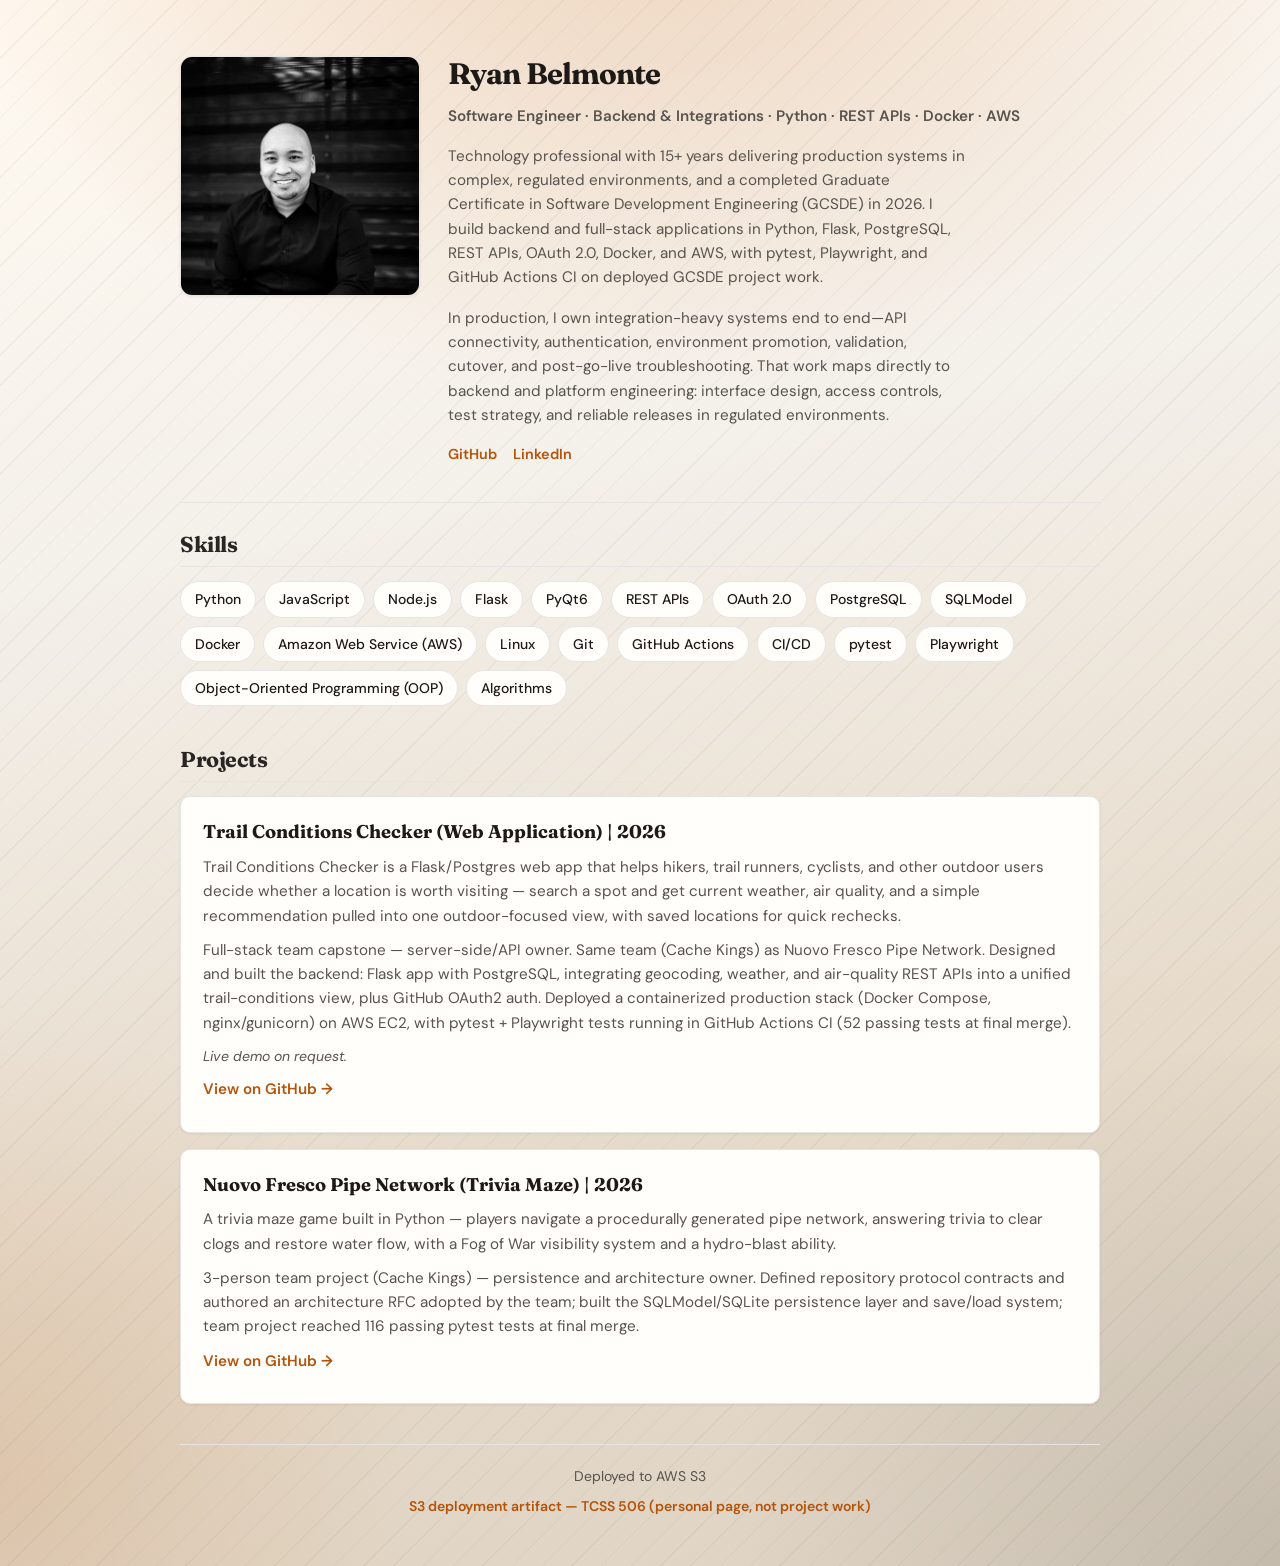
==== index.html @ c125ef9a "Update Trail Conditions Checker title" ====
<!DOCTYPE html>
<html lang="en">
<head>
    <meta charset="UTF-8">
    <meta name="viewport" content="width=device-width, initial-scale=1.0">
    <meta name="description" content="Software Engineer | Backend & Integrations | Python · REST APIs · Docker · AWS | Production systems in regulated environments | GCSDE">
    <title>Ryan Belmonte — Software Engineer</title>
    <link rel="preconnect" href="https://fonts.googleapis.com">
    <link rel="preconnect" href="https://fonts.gstatic.com" crossorigin>
    <link href="https://fonts.googleapis.com/css2?family=DM+Sans:ital,wght@0,400;0,500;0,600;0,700;1,400&family=Fraunces:ital,wght@0,600;0,700;1,600&display=swap" rel="stylesheet">
    <link rel="stylesheet" href="style.css">
</head>
<body>
    <header>
        <div class="intro">
            <img class="profile-photo" src="images/MyProfilePic.jpg" alt="Ryan Belmonte">
            <div class="intro-text">
                <h1>Ryan Belmonte</h1>
                <p class="subtitle">Software Engineer · Backend &amp; Integrations · Python · REST APIs · Docker · AWS</p>
                <p>Technology professional with 15+ years delivering production systems in complex, regulated environments, and a completed Graduate Certificate in Software Development Engineering (GCSDE) in 2026. I build backend and full-stack applications in Python, Flask, PostgreSQL, REST APIs, OAuth 2.0, Docker, and AWS, with pytest, Playwright, and GitHub Actions CI on deployed GCSDE project work.</p>
                <p>In production, I own integration-heavy systems end to end—API connectivity, authentication, environment promotion, validation, cutover, and post-go-live troubleshooting. That work maps directly to backend and platform engineering: interface design, access controls, test strategy, and reliable releases in regulated environments.</p>
                <nav>
                    <a href="https://github.com/ryanpbelmonte">GitHub</a>
                    <a href="https://www.linkedin.com/in/ryan-belmonte/">LinkedIn</a>
                </nav>
            </div>
        </div>
    </header>

    <main>
        <section id="skills" aria-labelledby="skills-heading">
            <h2 id="skills-heading">Skills</h2>
            <ul class="skill-list">
                <li>Python</li>
                <li>JavaScript</li>
                <li>Node.js</li>
                <li>Flask</li>
                <li>PyQt6</li>
                <li>REST APIs</li>
                <li>OAuth 2.0</li>
                <li>PostgreSQL</li>
                <li>SQLModel</li>
                <li>Docker</li>
                <li>Amazon Web Service (AWS)</li>
                <li>Linux</li>
                <li>Git</li>
                <li>GitHub Actions</li>
                <li>CI/CD</li>
                <li>pytest</li>
                <li>Playwright</li>
                <li>Object-Oriented Programming (OOP)</li>
                <li>Algorithms</li>
            </ul>
        </section>

        <section id="projects" aria-labelledby="projects-heading">
            <h2 id="projects-heading">Projects</h2>

            <article class="project-card">
                <h3>Trail Conditions Checker (Web Application) | 2026</h3>
                <p>Trail Conditions Checker is a Flask/Postgres web app that helps hikers, trail runners, cyclists, and other outdoor users decide whether a location is worth visiting — search a spot and get current weather, air quality, and a simple recommendation pulled into one outdoor-focused view, with saved locations for quick rechecks.</p>
                <p>Full-stack team capstone — server-side/API owner. Same team (Cache Kings) as Nuovo Fresco Pipe Network. Designed and built the backend: Flask app with PostgreSQL, integrating geocoding, weather, and air-quality REST APIs into a unified trail-conditions view, plus GitHub OAuth2 auth. Deployed a containerized production stack (Docker Compose, nginx/gunicorn) on AWS EC2, with pytest + Playwright tests running in GitHub Actions CI (52 passing tests at final merge).</p>
                <p class="project-meta"><em>Live demo on request.</em></p>
                <p><a href="https://github.com/ryanpbelmonte/trail-conditions-checker-capstone">View on GitHub →</a></p>
            </article>

            <article class="project-card">
                <h3>Nuovo Fresco Pipe Network (Trivia Maze) | 2026</h3>
                <p>A trivia maze game built in Python — players navigate a procedurally generated pipe network, answering trivia to clear clogs and restore water flow, with a Fog of War visibility system and a hydro-blast ability.</p>
                <p>3-person team project (Cache Kings) — persistence and architecture owner. Defined repository protocol contracts and authored an architecture RFC adopted by the team; built the SQLModel/SQLite persistence layer and save/load system; team project reached 116 passing pytest tests at final merge.</p>
                <p><a href="https://github.com/nstjern-uw/TCSS504_TriviaMaze_CacheKings">View on GitHub →</a></p>
            </article>
        </section>
    </main>

    <footer>
        <p>Deployed to AWS S3</p>
        <p><a href="archive/506-landing-page/">S3 deployment artifact — TCSS 506 (personal page, not project work)</a></p>
    </footer>
</body>
</html>
---- style.css ----
/* Personal portfolio — profile + skills + projects (warm palette + Fraunces / DM Sans) */

:root {
    --font-body: "DM Sans", system-ui, -apple-system, sans-serif;
    --font-heading: "Fraunces", Georgia, "Times New Roman", serif;
    --bg: #f4f0ea;
    --bg-deep: #dfd4c4;
    --surface: #fffefb;
    --text: #1c1917;
    --muted: #57534e;
    --accent: #b45309;
    --accent-hover: #92400e;
    --border: #e7e5e4;
    --shadow: 0 1px 3px rgba(28, 25, 23, 0.07);
    --shadow-hover: 0 10px 28px rgba(28, 25, 23, 0.12);
}

* {
    margin: 0;
    padding: 0;
    box-sizing: border-box;
}

/* Full-viewport background on html — body is max-width so gradients were easy to miss when only on body */
html {
    min-height: 100%;
    background-color: var(--bg-deep);
    background-image:
        radial-gradient(ellipse 95% 58% at 50% -8%, rgba(180, 83, 9, 0.22), transparent 58%),
        radial-gradient(ellipse 75% 58% at 100% 100%, rgba(87, 83, 78, 0.2), transparent 58%),
        radial-gradient(ellipse 60% 55% at 0% 95%, rgba(180, 83, 9, 0.14), transparent 55%),
        repeating-linear-gradient(
            135deg,
            transparent,
            transparent 20px,
            rgba(28, 25, 23, 0.045) 20px,
            rgba(28, 25, 23, 0.045) 21px
        ),
        linear-gradient(
            168deg,
            #fff9f0 0%,
            var(--bg) 32%,
            #e5d9c8 72%,
            var(--bg-deep) 100%
        );
    background-attachment: scroll;
}

body {
    font-family: var(--font-body);
    max-width: 960px;
    margin: 0 auto;
    padding: 24px 20px 40px;
    min-height: 100%;
    color: var(--text);
    line-height: 1.6;
    font-weight: 400;
    background: transparent;
}

/* --- Header: profile left, text right --- */

header {
    padding: 32px 0 36px;
    margin-bottom: 28px;
    border-bottom: 1px solid var(--border);
}

.intro {
    display: flex;
    flex-direction: row;
    align-items: flex-start;
    gap: 28px;
}

.profile-photo {
    flex-shrink: 0;
    width: 100%;
    max-width: 240px;
    height: auto;
    display: block;
    border-radius: 12px;
    max-height: 320px;
    box-shadow: var(--shadow);
    border: 1px solid var(--border);
}

.intro-text {
    flex: 1;
    min-width: 0;
    text-align: left;
}

.intro-text h1 {
    font-family: var(--font-heading);
    font-size: 1.85rem;
    font-weight: 700;
    letter-spacing: -0.03em;
    line-height: 1.2;
    margin-bottom: 12px;
    color: var(--text);
}

.intro-text > p {
    color: var(--muted);
    font-size: 0.95rem;
    margin-bottom: 16px;
    max-width: 52ch;
}

.intro-text nav {
    display: flex;
    flex-wrap: wrap;
    gap: 8px 16px;
}

.intro-text nav a {
    color: var(--accent);
    text-decoration: none;
    font-weight: 600;
    font-size: 0.9rem;
}

.intro-text nav a:hover {
    color: var(--accent-hover);
    text-decoration: underline;
}

.intro-text nav a:focus-visible {
    outline: 2px solid var(--accent);
    outline-offset: 3px;
    border-radius: 2px;
}

/* --- Portfolio sections (Phase B) --- */

.subtitle {
    font-weight: 600;
    color: var(--text);
    font-size: 1rem;
    margin-bottom: 12px;
}

main section {
    margin-bottom: 40px;
}

main section h2 {
    font-family: var(--font-heading);
    font-size: 1.35rem;
    font-weight: 700;
    letter-spacing: -0.02em;
    line-height: 1.25;
    margin-bottom: 14px;
    padding-bottom: 8px;
    border-bottom: 1px solid var(--border);
    color: #292524;
}

.skill-list {
    list-style: none;
    display: flex;
    flex-wrap: wrap;
    gap: 8px;
    padding: 0;
}

.skill-list li {
    background: var(--surface);
    border: 1px solid var(--border);
    border-radius: 999px;
    padding: 6px 14px;
    font-size: 0.875rem;
    font-weight: 500;
    color: var(--text);
}

.project-card {
    background: var(--surface);
    border: 1px solid var(--border);
    border-radius: 10px;
    padding: 20px 22px;
    margin-bottom: 16px;
    box-shadow: var(--shadow);
    transition: transform 0.2s ease, box-shadow 0.2s ease;
}

.project-card:hover {
    transform: translateY(-2px);
    box-shadow: var(--shadow-hover);
}

.project-card h3 {
    font-family: var(--font-heading);
    font-size: 1.15rem;
    font-weight: 700;
    margin-bottom: 8px;
    color: var(--text);
}

.project-card p {
    color: var(--muted);
    font-size: 0.95rem;
    margin-bottom: 10px;
}

.project-card .project-meta {
    font-size: 0.875rem;
}

.project-card a {
    color: var(--accent);
    font-weight: 600;
    text-decoration: none;
}

.project-card a:hover {
    color: var(--accent-hover);
    text-decoration: underline;
}

footer {
    margin-top: 36px;
    padding-top: 20px;
    border-top: 1px solid var(--border);
    text-align: center;
    font-size: 0.875rem;
    color: var(--muted);
}

footer p {
    margin-bottom: 8px;
}

footer a {
    color: var(--accent);
    font-weight: 600;
    text-decoration: none;
}

footer a:hover {
    color: var(--accent-hover);
    text-decoration: underline;
}

@media (max-width: 640px) {
    .intro {
        flex-direction: column;
        align-items: center;
        text-align: center;
    }

    .intro-text {
        text-align: center;
    }

    .intro-text nav {
        justify-content: center;
    }
}
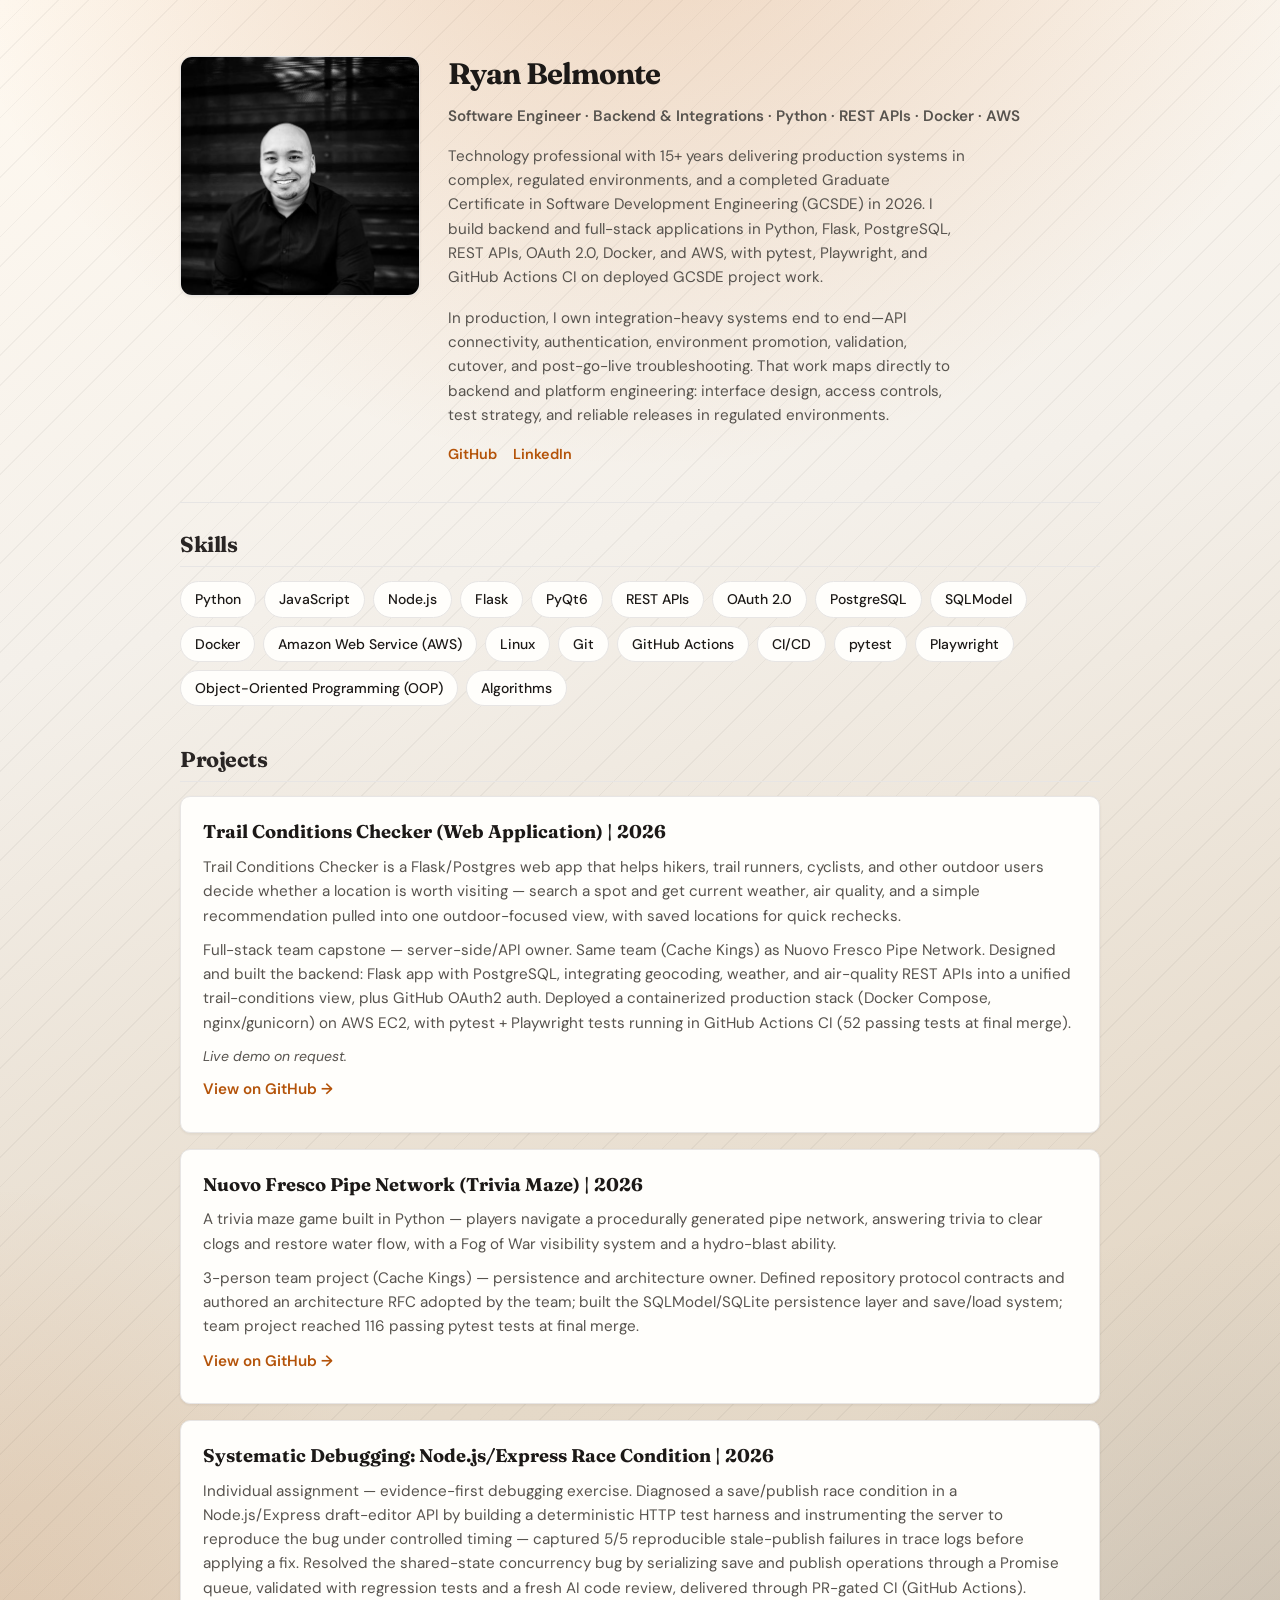
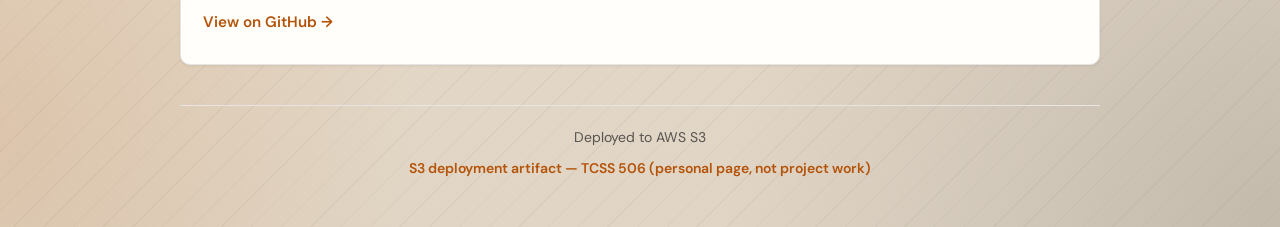
==== commit eaca0ac9: "Add Systematic Debugging (Node.js/Express race condition) project card Co-authored-by: Cursor <curso" ====
--- a/index.html
+++ b/index.html
@@ -70,6 +70,12 @@
                 <p>3-person team project (Cache Kings) — persistence and architecture owner. Defined repository protocol contracts and authored an architecture RFC adopted by the team; built the SQLModel/SQLite persistence layer and save/load system; team project reached 116 passing pytest tests at final merge.</p>
                 <p><a href="https://github.com/nstjern-uw/TCSS504_TriviaMaze_CacheKings">View on GitHub →</a></p>
             </article>
+
+            <article class="project-card">
+                <h3>Systematic Debugging: Node.js/Express Race Condition | 2026</h3>
+                <p>Individual assignment — evidence-first debugging exercise. Diagnosed a save/publish race condition in a Node.js/Express draft-editor API by building a deterministic HTTP test harness and instrumenting the server to reproduce the bug under controlled timing — captured 5/5 reproducible stale-publish failures in trace logs before applying a fix. Resolved the shared-state concurrency bug by serializing save and publish operations through a Promise queue, validated with regression tests and a fresh AI code review, delivered through PR-gated CI (GitHub Actions).</p>
+                <p><a href="https://github.com/ryanpbelmonte/Week_4_506">View on GitHub →</a></p>
+            </article>
         </section>
     </main>
 
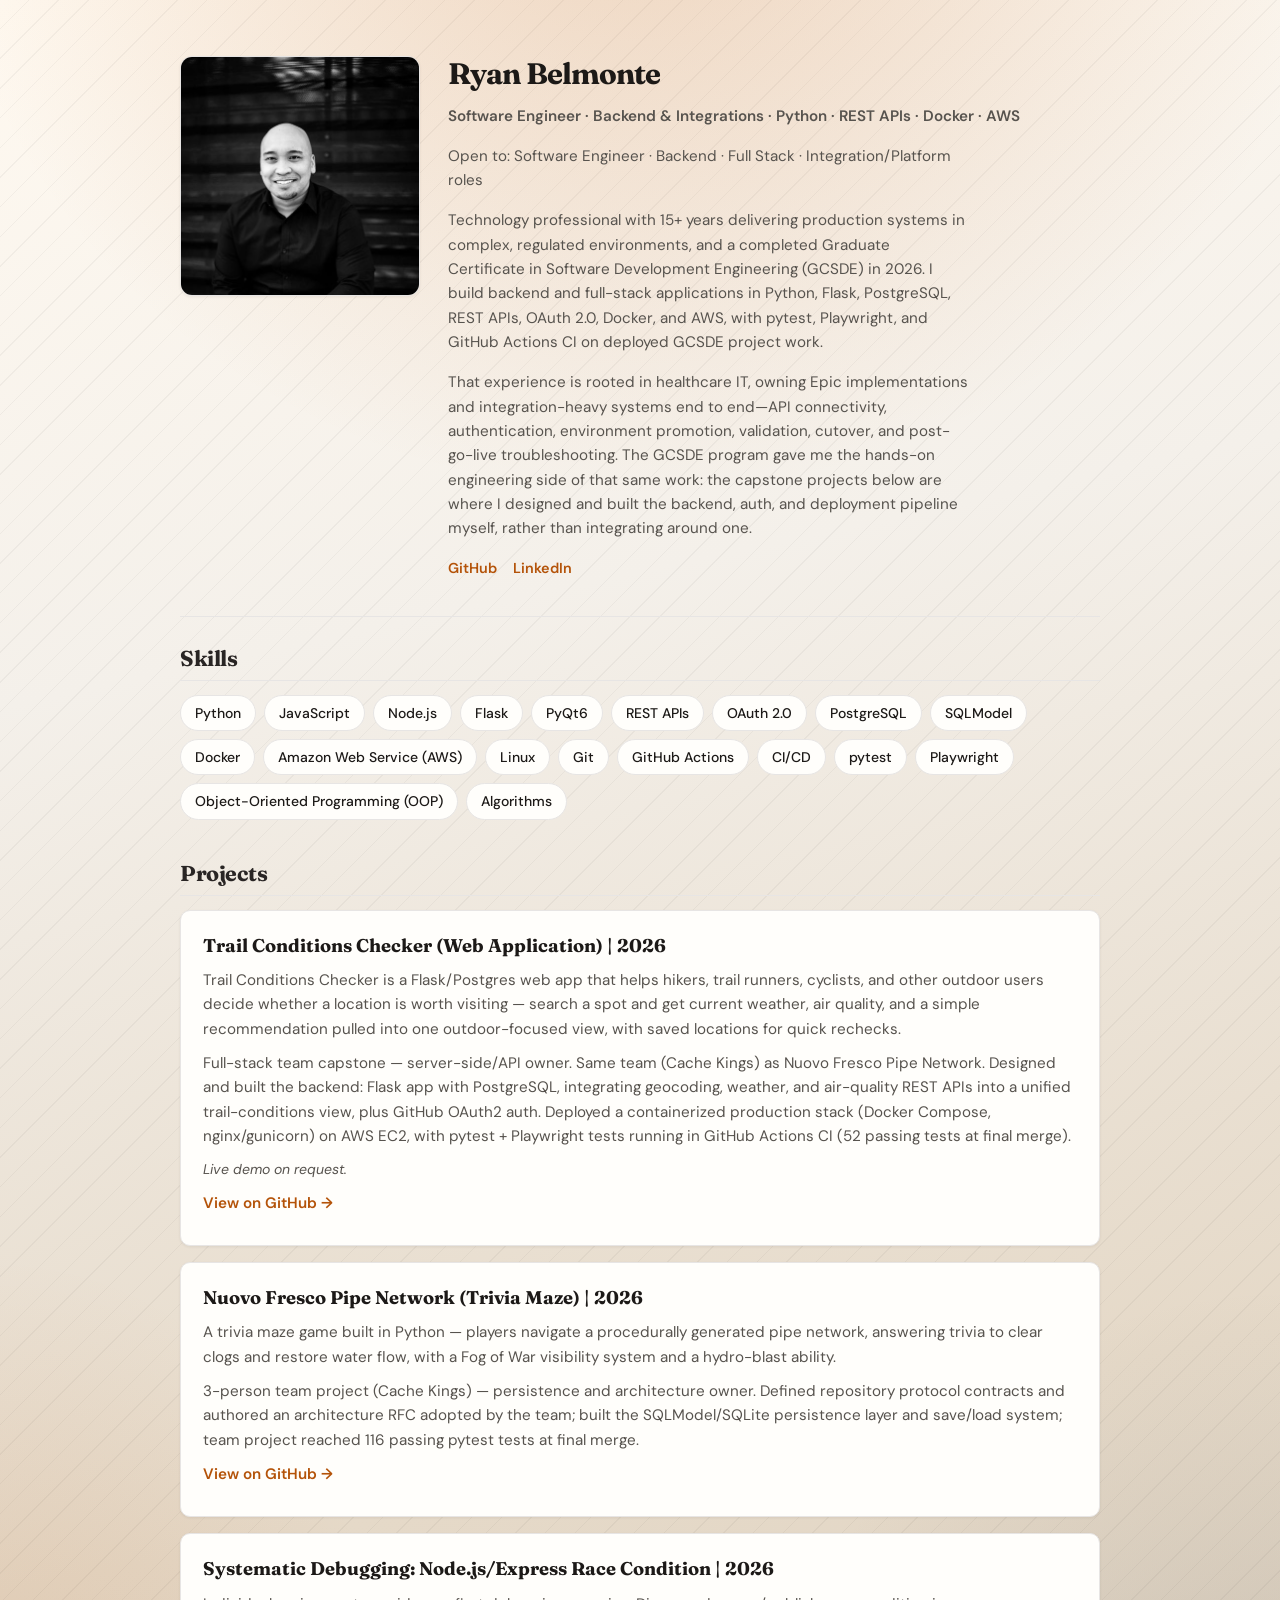
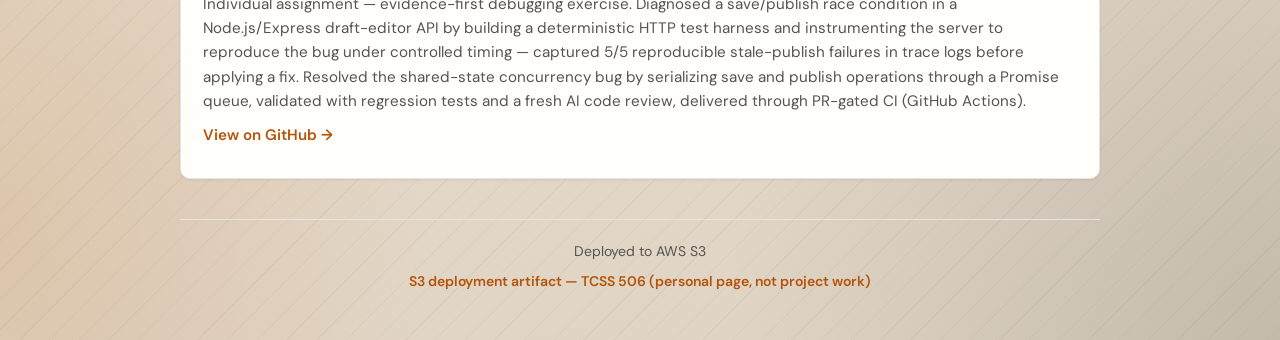
==== commit 057cde17: "Clarify intro: add Open to line and healthcare IT / GCSDE framing" ====
--- a/index.html
+++ b/index.html
@@ -17,8 +17,9 @@
             <div class="intro-text">
                 <h1>Ryan Belmonte</h1>
                 <p class="subtitle">Software Engineer · Backend &amp; Integrations · Python · REST APIs · Docker · AWS</p>
+                <p class="open-to">Open to: Software Engineer · Backend · Full Stack · Integration/Platform roles</p>
                 <p>Technology professional with 15+ years delivering production systems in complex, regulated environments, and a completed Graduate Certificate in Software Development Engineering (GCSDE) in 2026. I build backend and full-stack applications in Python, Flask, PostgreSQL, REST APIs, OAuth 2.0, Docker, and AWS, with pytest, Playwright, and GitHub Actions CI on deployed GCSDE project work.</p>
-                <p>In production, I own integration-heavy systems end to end—API connectivity, authentication, environment promotion, validation, cutover, and post-go-live troubleshooting. That work maps directly to backend and platform engineering: interface design, access controls, test strategy, and reliable releases in regulated environments.</p>
+                <p>That experience is rooted in healthcare IT, owning Epic implementations and integration-heavy systems end to end—API connectivity, authentication, environment promotion, validation, cutover, and post-go-live troubleshooting. The GCSDE program gave me the hands-on engineering side of that same work: the capstone projects below are where I designed and built the backend, auth, and deployment pipeline myself, rather than integrating around one.</p>
                 <nav>
                     <a href="https://github.com/ryanpbelmonte">GitHub</a>
                     <a href="https://www.linkedin.com/in/ryan-belmonte/">LinkedIn</a>
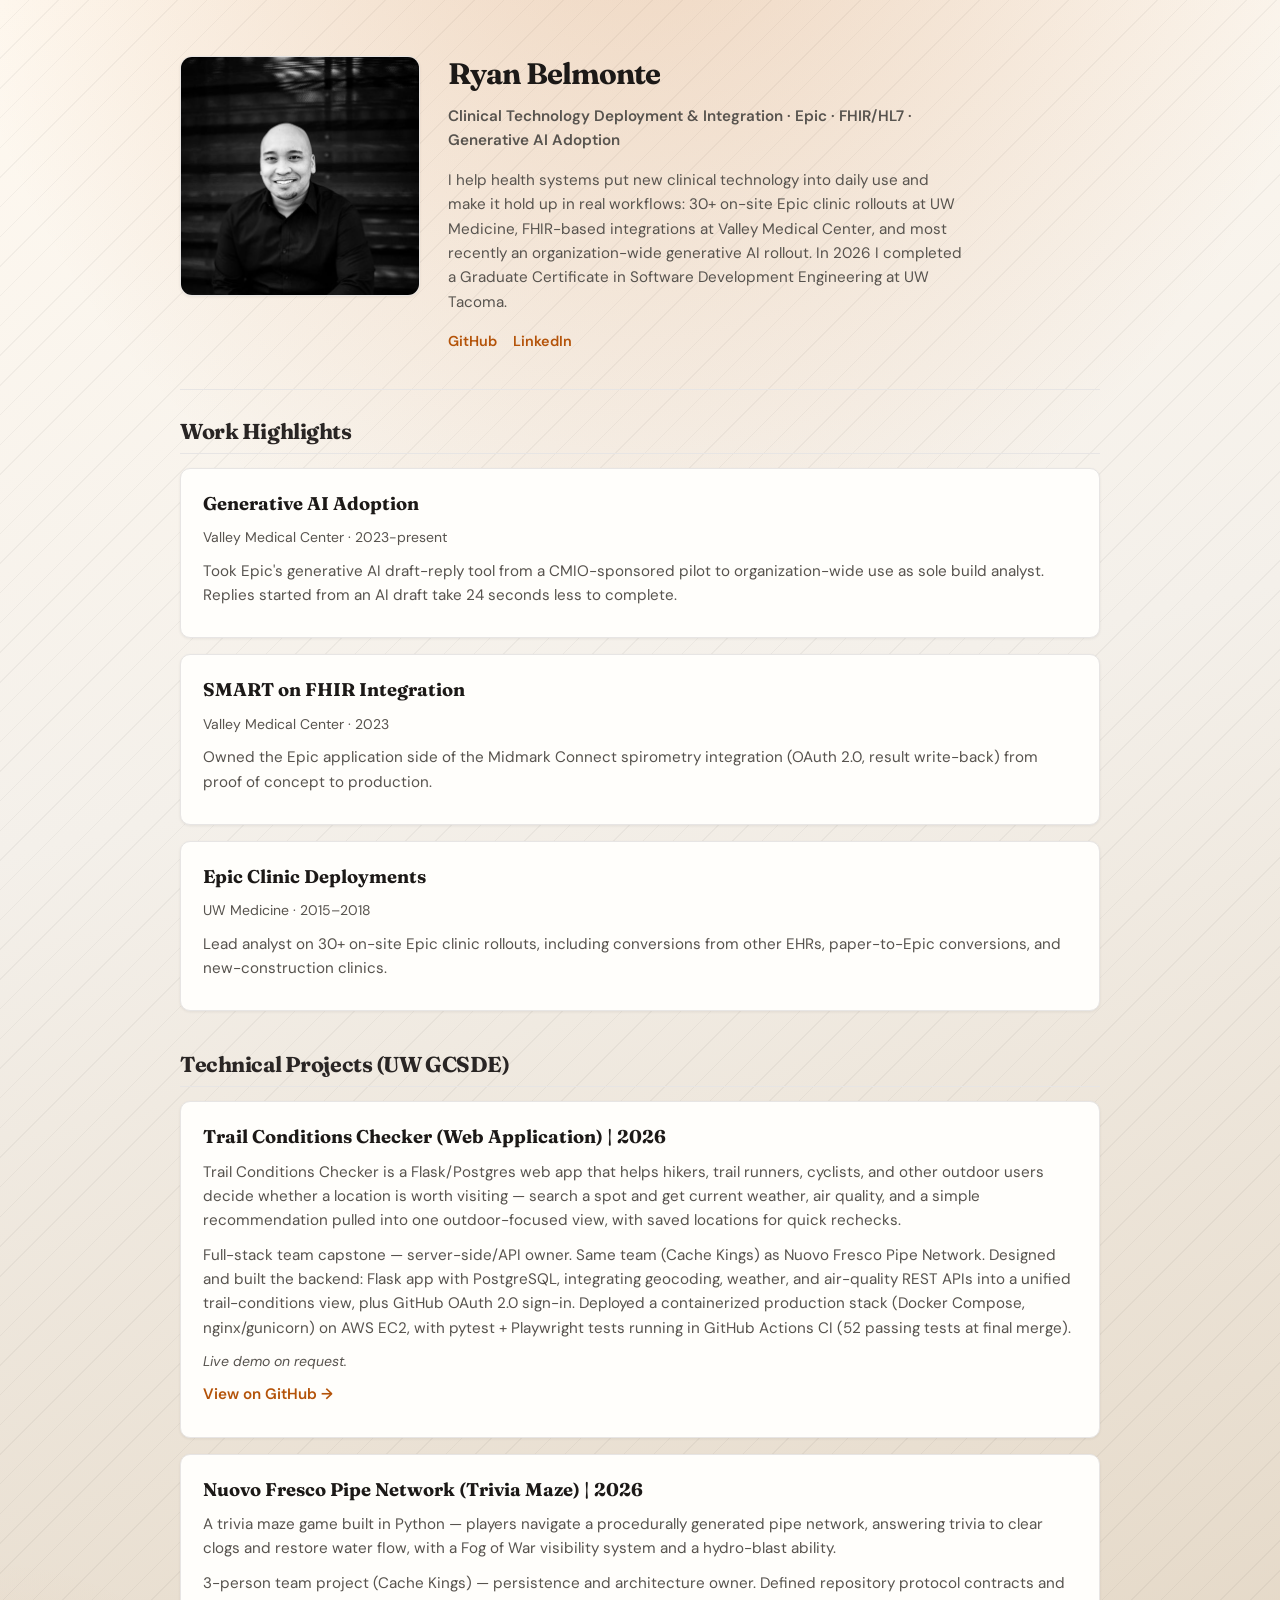
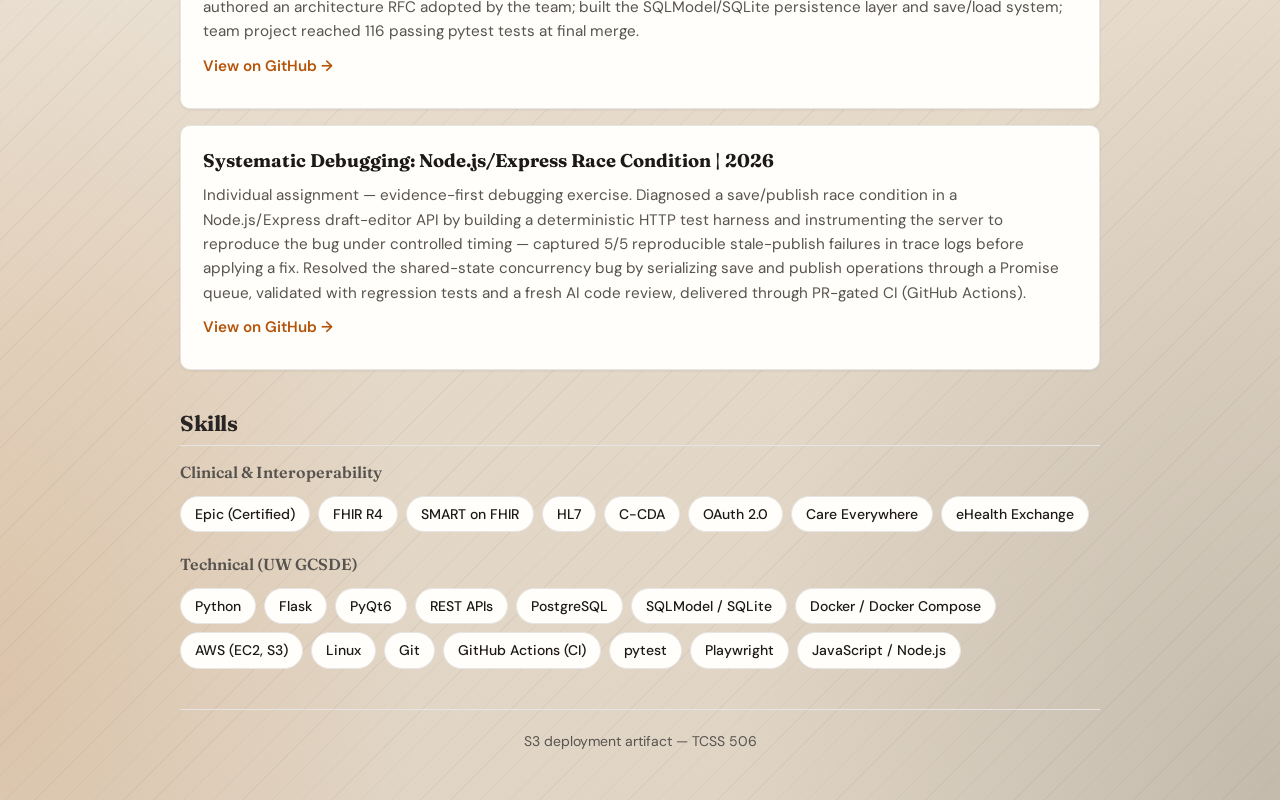
==== commit 254fa682: "Restructure front door: add Work Highlights, group skills, de-emphasize archive link" ====
--- a/index.html
+++ b/index.html
@@ -16,10 +16,8 @@
             <img class="profile-photo" src="images/MyProfilePic.jpg" alt="Ryan Belmonte">
             <div class="intro-text">
                 <h1>Ryan Belmonte</h1>
-                <p class="subtitle">Software Engineer · Backend &amp; Integrations · Python · REST APIs · Docker · AWS</p>
-                <p class="open-to">Open to: Software Engineer · Backend · Full Stack · Integration/Platform roles</p>
-                <p>Technology professional with 15+ years delivering production systems in complex, regulated environments, and a completed Graduate Certificate in Software Development Engineering (GCSDE) in 2026. I build backend and full-stack applications in Python, Flask, PostgreSQL, REST APIs, OAuth 2.0, Docker, and AWS, with pytest, Playwright, and GitHub Actions CI on deployed GCSDE project work.</p>
-                <p>That experience is rooted in healthcare IT, owning Epic implementations and integration-heavy systems end to end—API connectivity, authentication, environment promotion, validation, cutover, and post-go-live troubleshooting. The GCSDE program gave me the hands-on engineering side of that same work: the capstone projects below are where I designed and built the backend, auth, and deployment pipeline myself, rather than integrating around one.</p>
+                <p class="subtitle">Clinical Technology Deployment &amp; Integration · Epic · FHIR/HL7 · Generative&nbsp;AI&nbsp;Adoption</p>
+                <p>I help health systems put new clinical technology into daily use and make it hold up in real workflows: 30+ on-site Epic clinic rollouts at UW Medicine, FHIR-based integrations at Valley Medical Center, and most recently an organization-wide generative AI rollout. In 2026 I completed a Graduate Certificate in Software Development Engineering at UW Tacoma.</p>
                 <nav>
                     <a href="https://github.com/ryanpbelmonte">GitHub</a>
                     <a href="https://www.linkedin.com/in/ryan-belmonte/">LinkedIn</a>
@@ -29,38 +27,35 @@
     </header>
 
     <main>
-        <section id="skills" aria-labelledby="skills-heading">
-            <h2 id="skills-heading">Skills</h2>
-            <ul class="skill-list">
-                <li>Python</li>
-                <li>JavaScript</li>
-                <li>Node.js</li>
-                <li>Flask</li>
-                <li>PyQt6</li>
-                <li>REST APIs</li>
-                <li>OAuth 2.0</li>
-                <li>PostgreSQL</li>
-                <li>SQLModel</li>
-                <li>Docker</li>
-                <li>Amazon Web Service (AWS)</li>
-                <li>Linux</li>
-                <li>Git</li>
-                <li>GitHub Actions</li>
-                <li>CI/CD</li>
-                <li>pytest</li>
-                <li>Playwright</li>
-                <li>Object-Oriented Programming (OOP)</li>
-                <li>Algorithms</li>
-            </ul>
+        <section id="work-highlights" aria-labelledby="work-highlights-heading">
+            <h2 id="work-highlights-heading">Work Highlights</h2>
+
+            <article class="project-card">
+                <h3>Generative&nbsp;AI&nbsp;Adoption</h3>
+                <p class="project-meta">Valley Medical Center · 2023-present</p>
+                <p>Took Epic's generative AI draft-reply tool from a CMIO-sponsored pilot to organization-wide use as sole build analyst. Replies started from an AI draft take 24 seconds less to complete.</p>
+            </article>
+
+            <article class="project-card">
+                <h3>SMART on FHIR Integration</h3>
+                <p class="project-meta">Valley Medical Center · 2023</p>
+                <p>Owned the Epic application side of the Midmark Connect spirometry integration (OAuth 2.0, result write-back) from proof of concept to production.</p>
+            </article>
+
+            <article class="project-card">
+                <h3>Epic Clinic Deployments</h3>
+                <p class="project-meta">UW Medicine · 2015–2018</p>
+                <p>Lead analyst on 30+ on-site Epic clinic rollouts, including conversions from other EHRs, paper-to-Epic conversions, and new-construction clinics.</p>
+            </article>
         </section>
 
         <section id="projects" aria-labelledby="projects-heading">
-            <h2 id="projects-heading">Projects</h2>
+            <h2 id="projects-heading">Technical Projects (UW GCSDE)</h2>
 
             <article class="project-card">
                 <h3>Trail Conditions Checker (Web Application) | 2026</h3>
                 <p>Trail Conditions Checker is a Flask/Postgres web app that helps hikers, trail runners, cyclists, and other outdoor users decide whether a location is worth visiting — search a spot and get current weather, air quality, and a simple recommendation pulled into one outdoor-focused view, with saved locations for quick rechecks.</p>
-                <p>Full-stack team capstone — server-side/API owner. Same team (Cache Kings) as Nuovo Fresco Pipe Network. Designed and built the backend: Flask app with PostgreSQL, integrating geocoding, weather, and air-quality REST APIs into a unified trail-conditions view, plus GitHub OAuth2 auth. Deployed a containerized production stack (Docker Compose, nginx/gunicorn) on AWS EC2, with pytest + Playwright tests running in GitHub Actions CI (52 passing tests at final merge).</p>
+                <p>Full-stack team capstone — server-side/API owner. Same team (Cache Kings) as Nuovo Fresco Pipe Network. Designed and built the backend: Flask app with PostgreSQL, integrating geocoding, weather, and air-quality REST APIs into a unified trail-conditions view, plus GitHub OAuth 2.0 sign-in. Deployed a containerized production stack (Docker Compose, nginx/gunicorn) on AWS EC2, with pytest + Playwright tests running in GitHub Actions CI (52 passing tests at final merge).</p>
                 <p class="project-meta"><em>Live demo on request.</em></p>
                 <p><a href="https://github.com/ryanpbelmonte/trail-conditions-checker-capstone">View on GitHub →</a></p>
             </article>
@@ -78,11 +73,48 @@
                 <p><a href="https://github.com/ryanpbelmonte/Week_4_506">View on GitHub →</a></p>
             </article>
         </section>
+
+        <section id="skills" aria-labelledby="skills-heading">
+            <h2 id="skills-heading">Skills</h2>
+
+            <div class="skill-group">
+                <h3>Clinical &amp; Interoperability</h3>
+                <ul class="skill-list">
+                    <li>Epic (Certified)</li>
+                    <li>FHIR R4</li>
+                    <li>SMART on FHIR</li>
+                    <li>HL7</li>
+                    <li>C-CDA</li>
+                    <li>OAuth 2.0</li>
+                    <li>Care Everywhere</li>
+                    <li>eHealth Exchange</li>
+                </ul>
+            </div>
+
+            <div class="skill-group">
+                <h3>Technical (UW GCSDE)</h3>
+                <ul class="skill-list">
+                    <li>Python</li>
+                    <li>Flask</li>
+                    <li>PyQt6</li>
+                    <li>REST APIs</li>
+                    <li>PostgreSQL</li>
+                    <li>SQLModel / SQLite</li>
+                    <li>Docker / Docker Compose</li>
+                    <li>AWS (EC2, S3)</li>
+                    <li>Linux</li>
+                    <li>Git</li>
+                    <li>GitHub Actions (CI)</li>
+                    <li>pytest</li>
+                    <li>Playwright</li>
+                    <li>JavaScript / Node.js</li>
+                </ul>
+            </div>
+        </section>
     </main>
 
     <footer>
-        <p>Deployed to AWS S3</p>
-        <p><a href="archive/506-landing-page/">S3 deployment artifact — TCSS 506 (personal page, not project work)</a></p>
+        <p><a class="footer-artifact" href="archive/506-landing-page/">S3 deployment artifact — TCSS 506</a></p>
     </footer>
 </body>
 </html>
--- a/style.css
+++ b/style.css
@@ -175,6 +175,22 @@
     color: var(--text);
 }
 
+.skill-group {
+    margin-bottom: 20px;
+}
+
+.skill-group:last-child {
+    margin-bottom: 0;
+}
+
+.skill-group h3 {
+    font-family: var(--font-heading);
+    font-size: 1rem;
+    font-weight: 600;
+    margin-bottom: 10px;
+    color: var(--muted);
+}
+
 .project-card {
     background: var(--surface);
     border: 1px solid var(--border);
@@ -243,6 +259,16 @@
     text-decoration: underline;
 }
 
+footer a.footer-artifact {
+    color: var(--muted);
+    font-weight: 400;
+}
+
+footer a.footer-artifact:hover {
+    color: var(--text);
+    text-decoration: underline;
+}
+
 @media (max-width: 640px) {
     .intro {
         flex-direction: column;
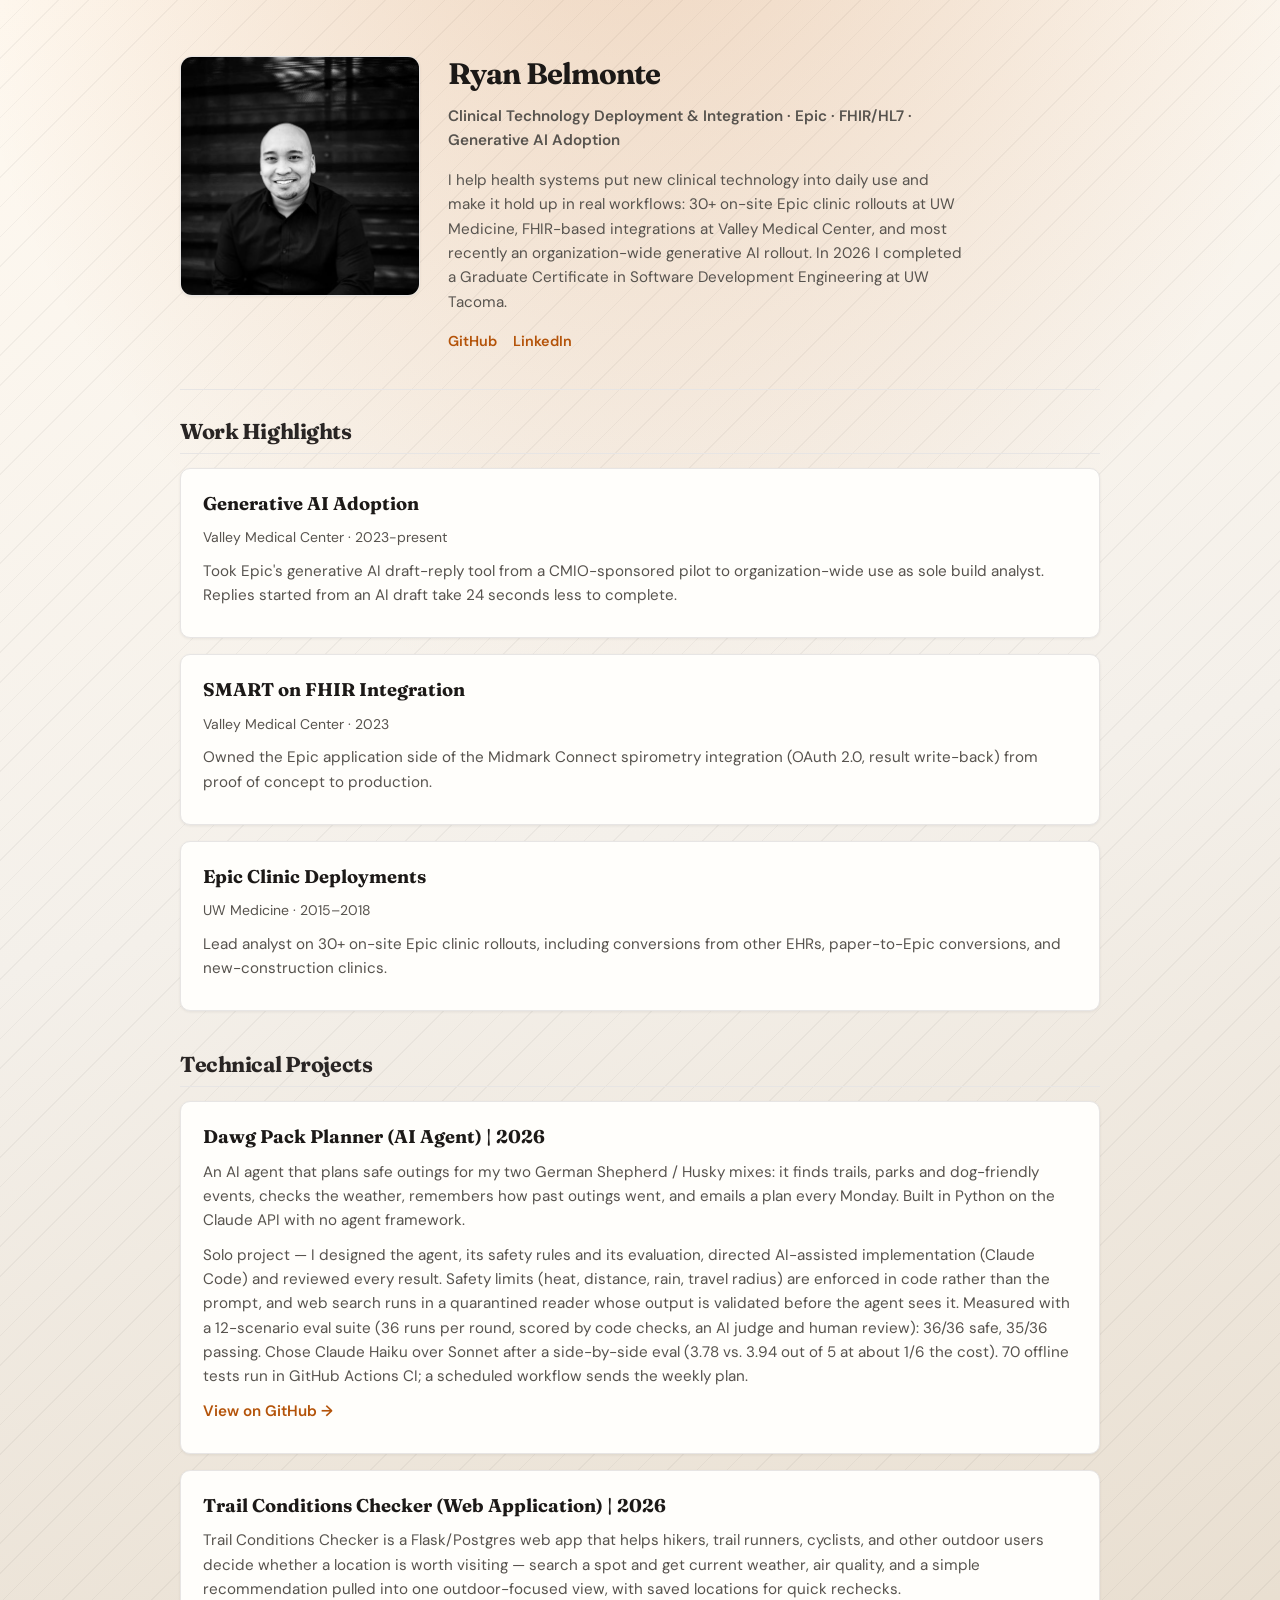
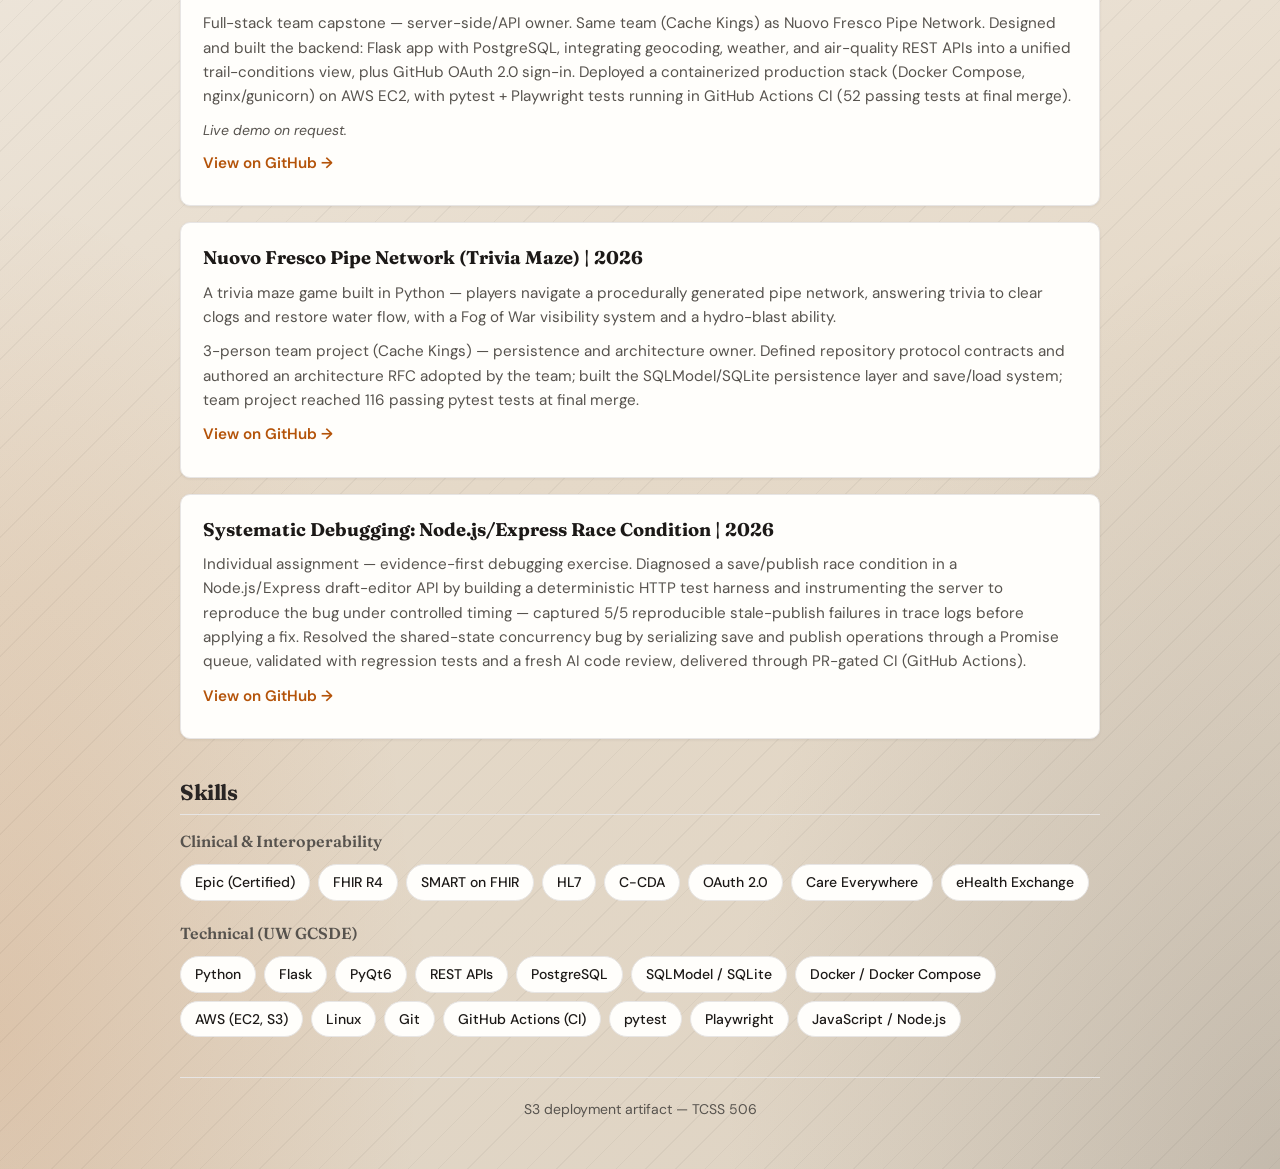
==== commit ffe5963d: "Add Dawg Pack Planner project card" ====
--- a/index.html
+++ b/index.html
@@ -50,7 +50,14 @@
         </section>
 
         <section id="projects" aria-labelledby="projects-heading">
-            <h2 id="projects-heading">Technical Projects (UW GCSDE)</h2>
+            <h2 id="projects-heading">Technical Projects</h2>
+
+            <article class="project-card">
+                <h3>Dawg Pack Planner (AI Agent) | 2026</h3>
+                <p>An AI agent that plans safe outings for my two German Shepherd / Husky mixes: it finds trails, parks and dog-friendly events, checks the weather, remembers how past outings went, and emails a plan every Monday. Built in Python on the Claude API with no agent framework.</p>
+                <p>Solo project — I designed the agent, its safety rules and its evaluation, directed AI-assisted implementation (Claude Code) and reviewed every result. Safety limits (heat, distance, rain, travel radius) are enforced in code rather than the prompt, and web search runs in a quarantined reader whose output is validated before the agent sees it. Measured with a 12-scenario eval suite (36 runs per round, scored by code checks, an AI judge and human review): 36/36 safe, 35/36 passing. Chose Claude Haiku over Sonnet after a side-by-side eval (3.78 vs. 3.94 out of 5 at about 1/6 the cost). 70 offline tests run in GitHub Actions CI; a scheduled workflow sends the weekly plan.</p>
+                <p><a href="https://github.com/ryanpbelmonte/dawg-pack-planning-agent">View on GitHub →</a></p>
+            </article>
 
             <article class="project-card">
                 <h3>Trail Conditions Checker (Web Application) | 2026</h3>
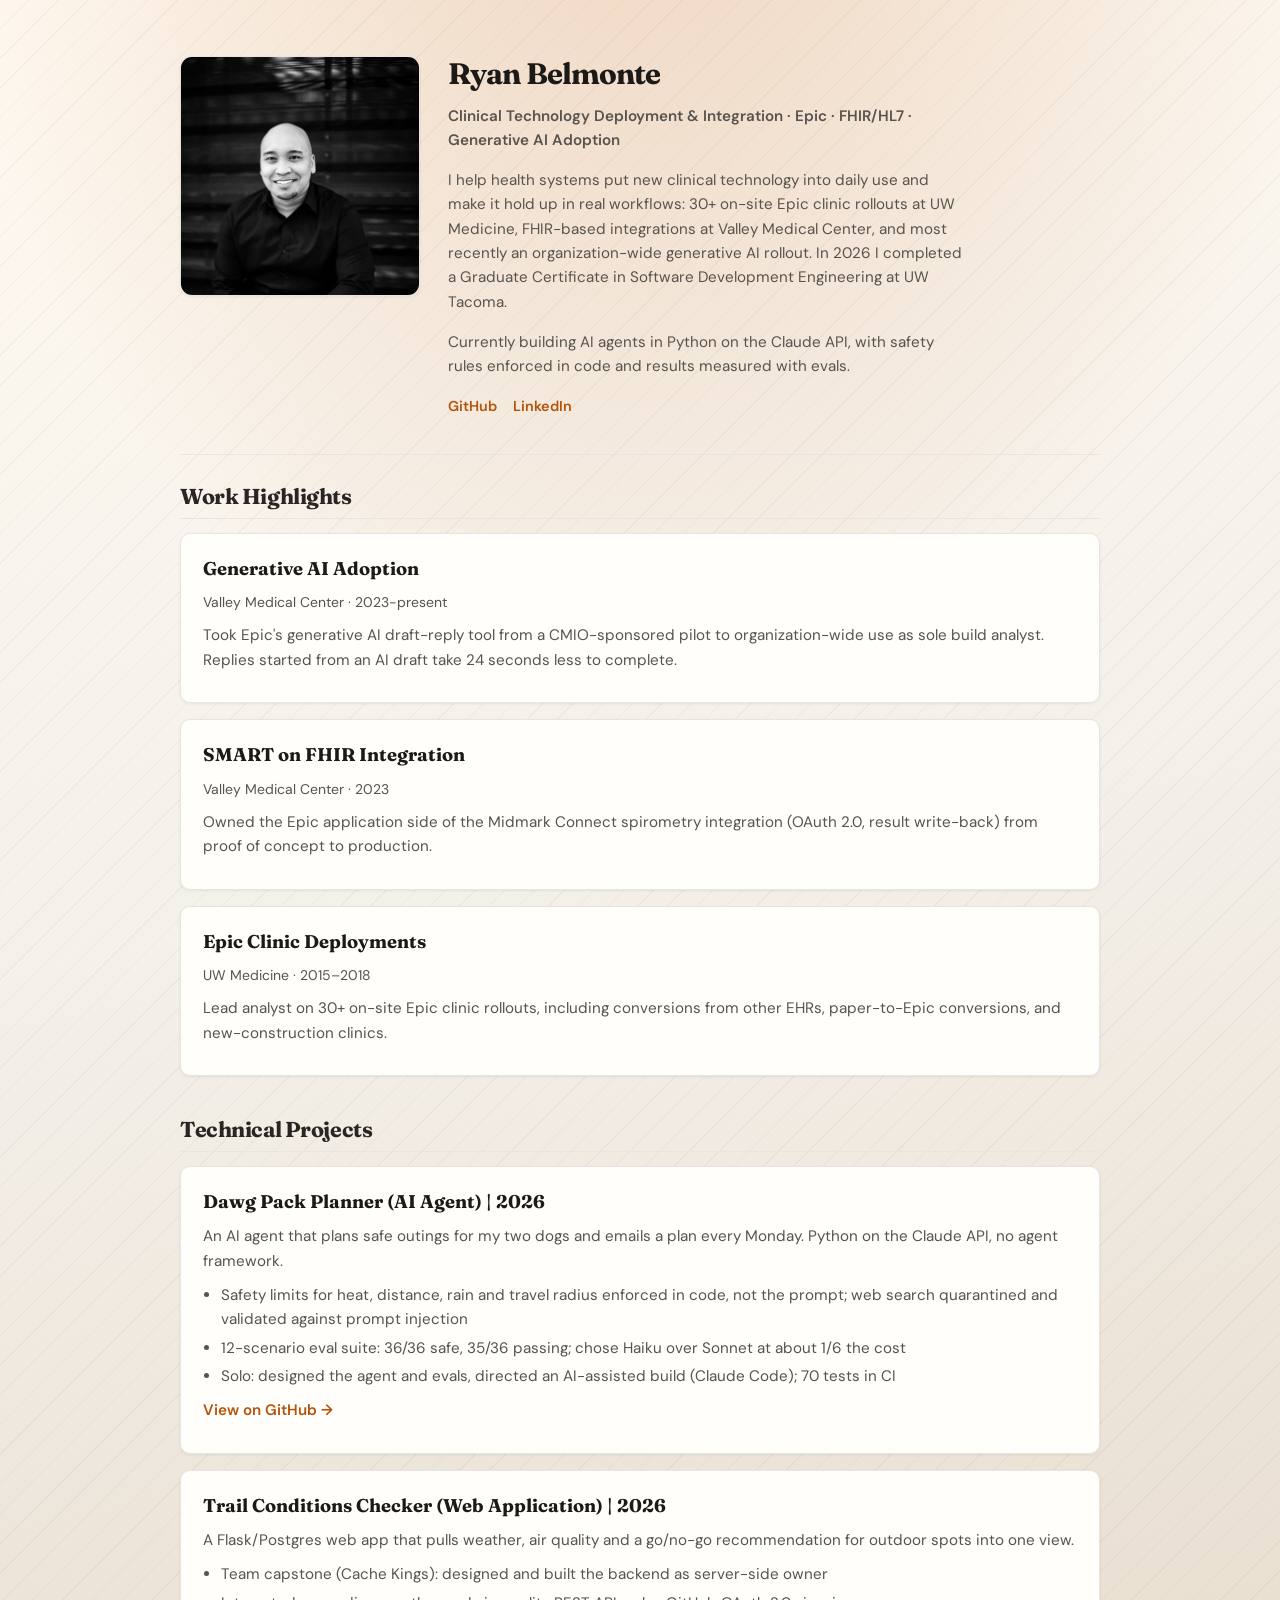
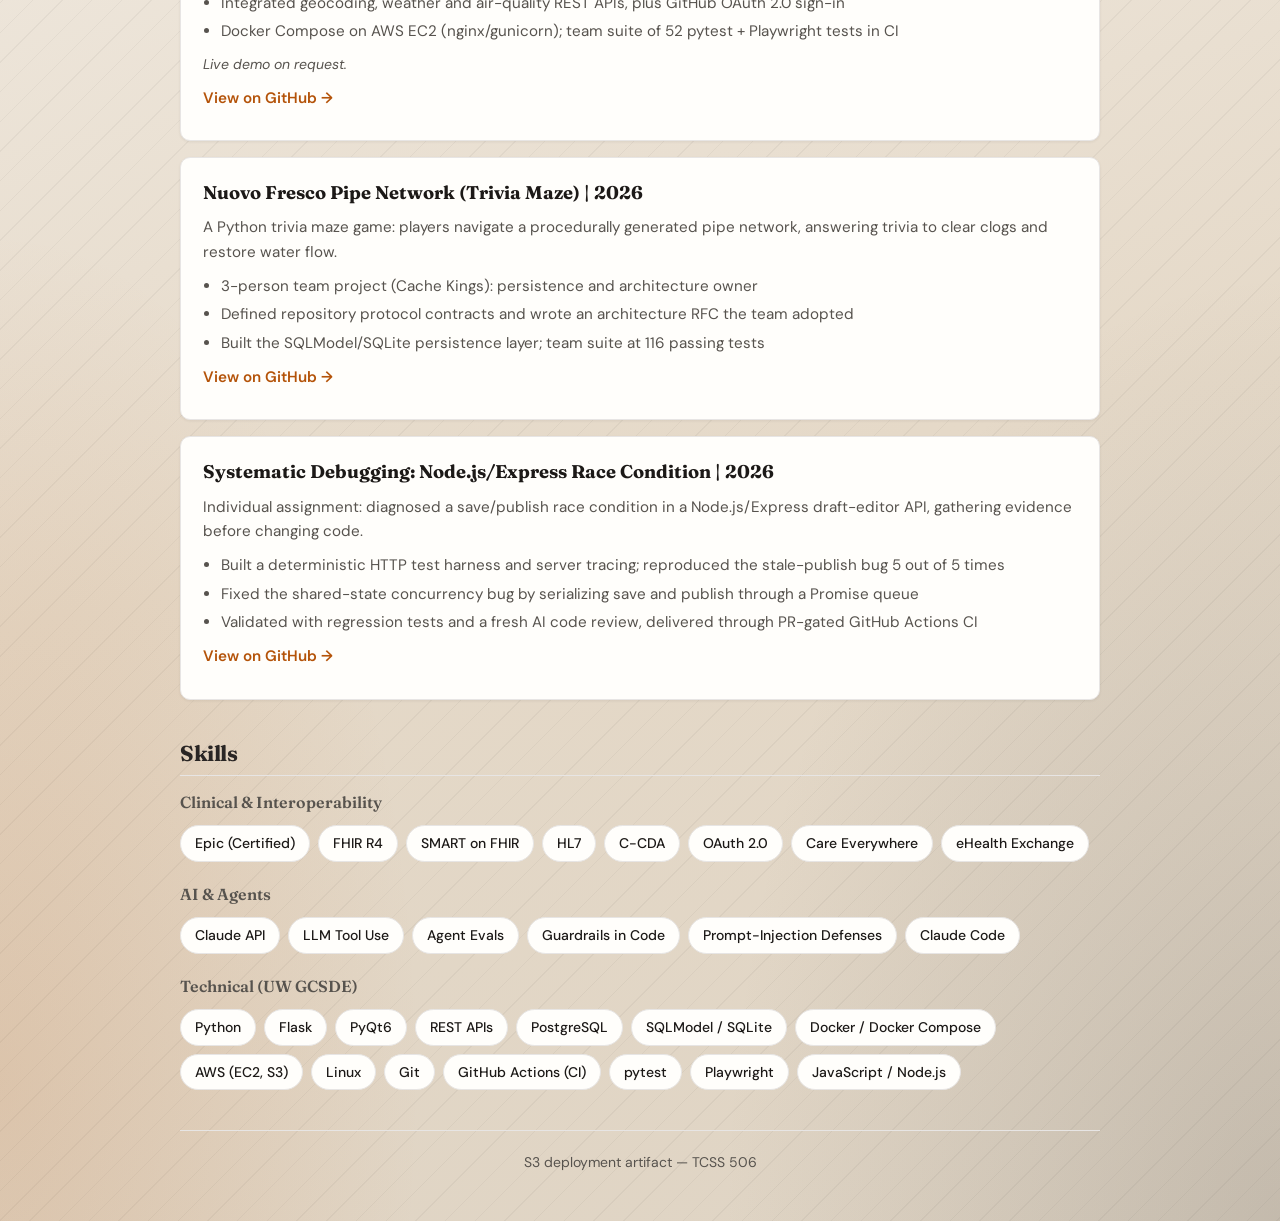
==== commit 2bcc1a19: "Add Dawg Pack card, AI skills, shorter project cards, and social preview tags" ====
--- a/index.html
+++ b/index.html
@@ -5,6 +5,14 @@
     <meta name="viewport" content="width=device-width, initial-scale=1.0">
     <meta name="description" content="Software Engineer | Backend & Integrations | Python · REST APIs · Docker · AWS | Production systems in regulated environments | GCSDE">
     <title>Ryan Belmonte — Software Engineer</title>
+    <!-- Social preview (Open Graph): what LinkedIn, Slack, Teams and iMessage show when this link is pasted -->
+    <meta property="og:type" content="website">
+    <meta property="og:title" content="Ryan Belmonte — Software Engineer">
+    <meta property="og:description" content="Clinical technology deployment &amp; integration · Epic · FHIR/HL7 · AI agents on the Claude API">
+    <meta property="og:url" content="https://ryan.belmonte.us.com/">
+    <meta property="og:image" content="https://ryan.belmonte.us.com/images/MyProfilePic.jpg">
+    <meta property="og:image:alt" content="Ryan Belmonte">
+    <meta name="twitter:card" content="summary">
     <link rel="preconnect" href="https://fonts.googleapis.com">
     <link rel="preconnect" href="https://fonts.gstatic.com" crossorigin>
     <link href="https://fonts.googleapis.com/css2?family=DM+Sans:ital,wght@0,400;0,500;0,600;0,700;1,400&family=Fraunces:ital,wght@0,600;0,700;1,600&display=swap" rel="stylesheet">
@@ -18,6 +26,7 @@
                 <h1>Ryan Belmonte</h1>
                 <p class="subtitle">Clinical Technology Deployment &amp; Integration · Epic · FHIR/HL7 · Generative&nbsp;AI&nbsp;Adoption</p>
                 <p>I help health systems put new clinical technology into daily use and make it hold up in real workflows: 30+ on-site Epic clinic rollouts at UW Medicine, FHIR-based integrations at Valley Medical Center, and most recently an organization-wide generative AI rollout. In 2026 I completed a Graduate Certificate in Software Development Engineering at UW Tacoma.</p>
+                <p>Currently building AI agents in Python on the Claude API, with safety rules enforced in code and results measured with evals.</p>
                 <nav>
                     <a href="https://github.com/ryanpbelmonte">GitHub</a>
                     <a href="https://www.linkedin.com/in/ryan-belmonte/">LinkedIn</a>
@@ -54,29 +63,46 @@
 
             <article class="project-card">
                 <h3>Dawg Pack Planner (AI Agent) | 2026</h3>
-                <p>An AI agent that plans safe outings for my two German Shepherd / Husky mixes: it finds trails, parks and dog-friendly events, checks the weather, remembers how past outings went, and emails a plan every Monday. Built in Python on the Claude API with no agent framework.</p>
-                <p>Solo project — I designed the agent, its safety rules and its evaluation, directed AI-assisted implementation (Claude Code) and reviewed every result. Safety limits (heat, distance, rain, travel radius) are enforced in code rather than the prompt, and web search runs in a quarantined reader whose output is validated before the agent sees it. Measured with a 12-scenario eval suite (36 runs per round, scored by code checks, an AI judge and human review): 36/36 safe, 35/36 passing. Chose Claude Haiku over Sonnet after a side-by-side eval (3.78 vs. 3.94 out of 5 at about 1/6 the cost). 70 offline tests run in GitHub Actions CI; a scheduled workflow sends the weekly plan.</p>
+                <p>An AI agent that plans safe outings for my two dogs and emails a plan every Monday. Python on the Claude API, no agent framework.</p>
+                <ul>
+                    <li>Safety limits for heat, distance, rain and travel radius enforced in code, not the prompt; web search quarantined and validated against prompt injection</li>
+                    <li>12-scenario eval suite: 36/36 safe, 35/36 passing; chose Haiku over Sonnet at about 1/6 the cost</li>
+                    <li>Solo: designed the agent and evals, directed an AI-assisted build (Claude Code); 70 tests in CI</li>
+                </ul>
                 <p><a href="https://github.com/ryanpbelmonte/dawg-pack-planning-agent">View on GitHub →</a></p>
             </article>
 
             <article class="project-card">
                 <h3>Trail Conditions Checker (Web Application) | 2026</h3>
-                <p>Trail Conditions Checker is a Flask/Postgres web app that helps hikers, trail runners, cyclists, and other outdoor users decide whether a location is worth visiting — search a spot and get current weather, air quality, and a simple recommendation pulled into one outdoor-focused view, with saved locations for quick rechecks.</p>
-                <p>Full-stack team capstone — server-side/API owner. Same team (Cache Kings) as Nuovo Fresco Pipe Network. Designed and built the backend: Flask app with PostgreSQL, integrating geocoding, weather, and air-quality REST APIs into a unified trail-conditions view, plus GitHub OAuth 2.0 sign-in. Deployed a containerized production stack (Docker Compose, nginx/gunicorn) on AWS EC2, with pytest + Playwright tests running in GitHub Actions CI (52 passing tests at final merge).</p>
+                <p>A Flask/Postgres web app that pulls weather, air quality and a go/no-go recommendation for outdoor spots into one view.</p>
+                <ul>
+                    <li>Team capstone (Cache Kings): designed and built the backend as server-side owner</li>
+                    <li>Integrated geocoding, weather and air-quality REST APIs, plus GitHub OAuth 2.0 sign-in</li>
+                    <li>Docker Compose on AWS EC2 (nginx/gunicorn); team suite of 52 pytest + Playwright tests in CI</li>
+                </ul>
                 <p class="project-meta"><em>Live demo on request.</em></p>
                 <p><a href="https://github.com/ryanpbelmonte/trail-conditions-checker-capstone">View on GitHub →</a></p>
             </article>
 
             <article class="project-card">
                 <h3>Nuovo Fresco Pipe Network (Trivia Maze) | 2026</h3>
-                <p>A trivia maze game built in Python — players navigate a procedurally generated pipe network, answering trivia to clear clogs and restore water flow, with a Fog of War visibility system and a hydro-blast ability.</p>
-                <p>3-person team project (Cache Kings) — persistence and architecture owner. Defined repository protocol contracts and authored an architecture RFC adopted by the team; built the SQLModel/SQLite persistence layer and save/load system; team project reached 116 passing pytest tests at final merge.</p>
+                <p>A Python trivia maze game: players navigate a procedurally generated pipe network, answering trivia to clear clogs and restore water flow.</p>
+                <ul>
+                    <li>3-person team project (Cache Kings): persistence and architecture owner</li>
+                    <li>Defined repository protocol contracts and wrote an architecture RFC the team adopted</li>
+                    <li>Built the SQLModel/SQLite persistence layer; team suite at 116 passing tests</li>
+                </ul>
                 <p><a href="https://github.com/nstjern-uw/TCSS504_TriviaMaze_CacheKings">View on GitHub →</a></p>
             </article>
 
             <article class="project-card">
                 <h3>Systematic Debugging: Node.js/Express Race Condition | 2026</h3>
-                <p>Individual assignment — evidence-first debugging exercise. Diagnosed a save/publish race condition in a Node.js/Express draft-editor API by building a deterministic HTTP test harness and instrumenting the server to reproduce the bug under controlled timing — captured 5/5 reproducible stale-publish failures in trace logs before applying a fix. Resolved the shared-state concurrency bug by serializing save and publish operations through a Promise queue, validated with regression tests and a fresh AI code review, delivered through PR-gated CI (GitHub Actions).</p>
+                <p>Individual assignment: diagnosed a save/publish race condition in a Node.js/Express draft-editor API, gathering evidence before changing code.</p>
+                <ul>
+                    <li>Built a deterministic HTTP test harness and server tracing; reproduced the stale-publish bug 5 out of 5 times</li>
+                    <li>Fixed the shared-state concurrency bug by serializing save and publish through a Promise queue</li>
+                    <li>Validated with regression tests and a fresh AI code review, delivered through PR-gated GitHub Actions CI</li>
+                </ul>
                 <p><a href="https://github.com/ryanpbelmonte/Week_4_506">View on GitHub →</a></p>
             </article>
         </section>
@@ -95,6 +121,18 @@
                     <li>OAuth 2.0</li>
                     <li>Care Everywhere</li>
                     <li>eHealth Exchange</li>
+                </ul>
+            </div>
+
+            <div class="skill-group">
+                <h3>AI &amp; Agents</h3>
+                <ul class="skill-list">
+                    <li>Claude API</li>
+                    <li>LLM Tool Use</li>
+                    <li>Agent Evals</li>
+                    <li>Guardrails in Code</li>
+                    <li>Prompt-Injection Defenses</li>
+                    <li>Claude Code</li>
                 </ul>
             </div>
 
--- a/style.css
+++ b/style.css
@@ -224,6 +224,16 @@
     font-size: 0.875rem;
 }
 
+.project-card ul {
+    color: var(--muted);
+    font-size: 0.95rem;
+    margin: 0 0 10px 1.2em;
+}
+
+.project-card li {
+    margin-bottom: 4px;
+}
+
 .project-card a {
     color: var(--accent);
     font-weight: 600;
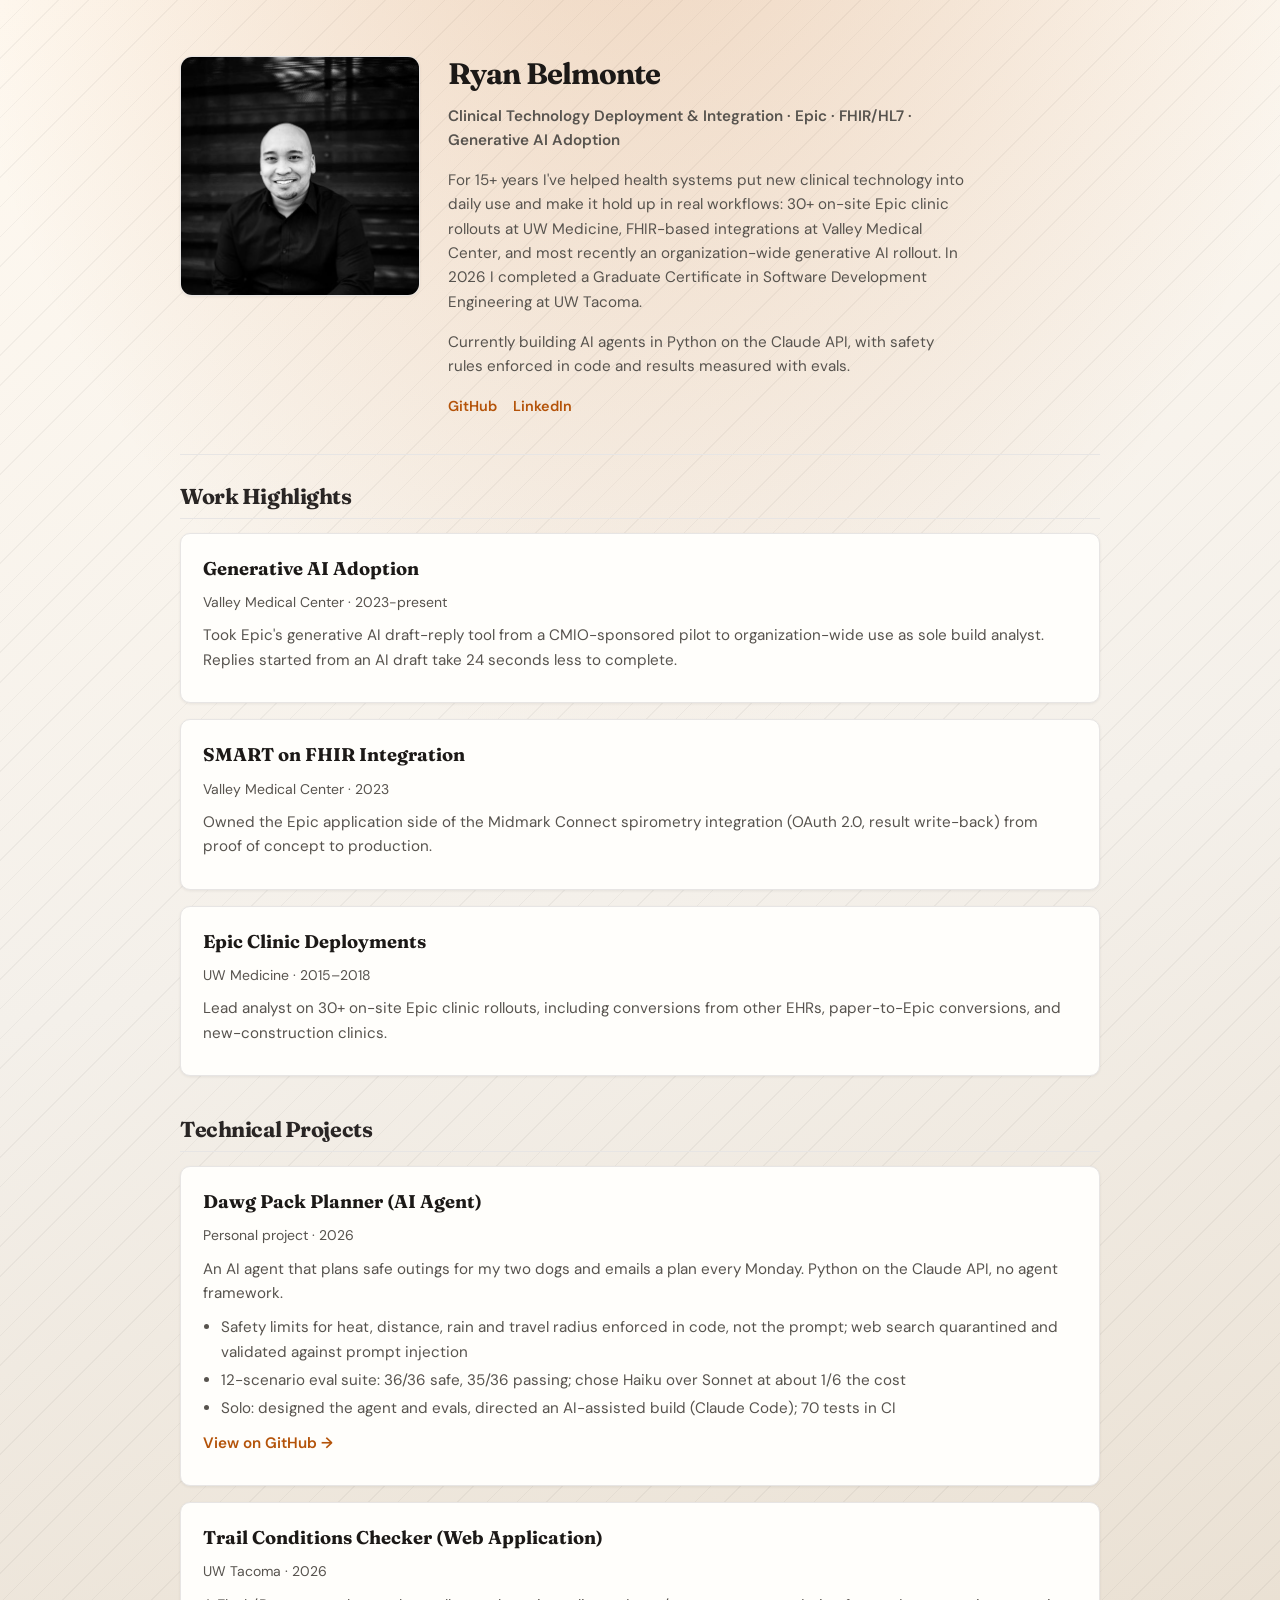
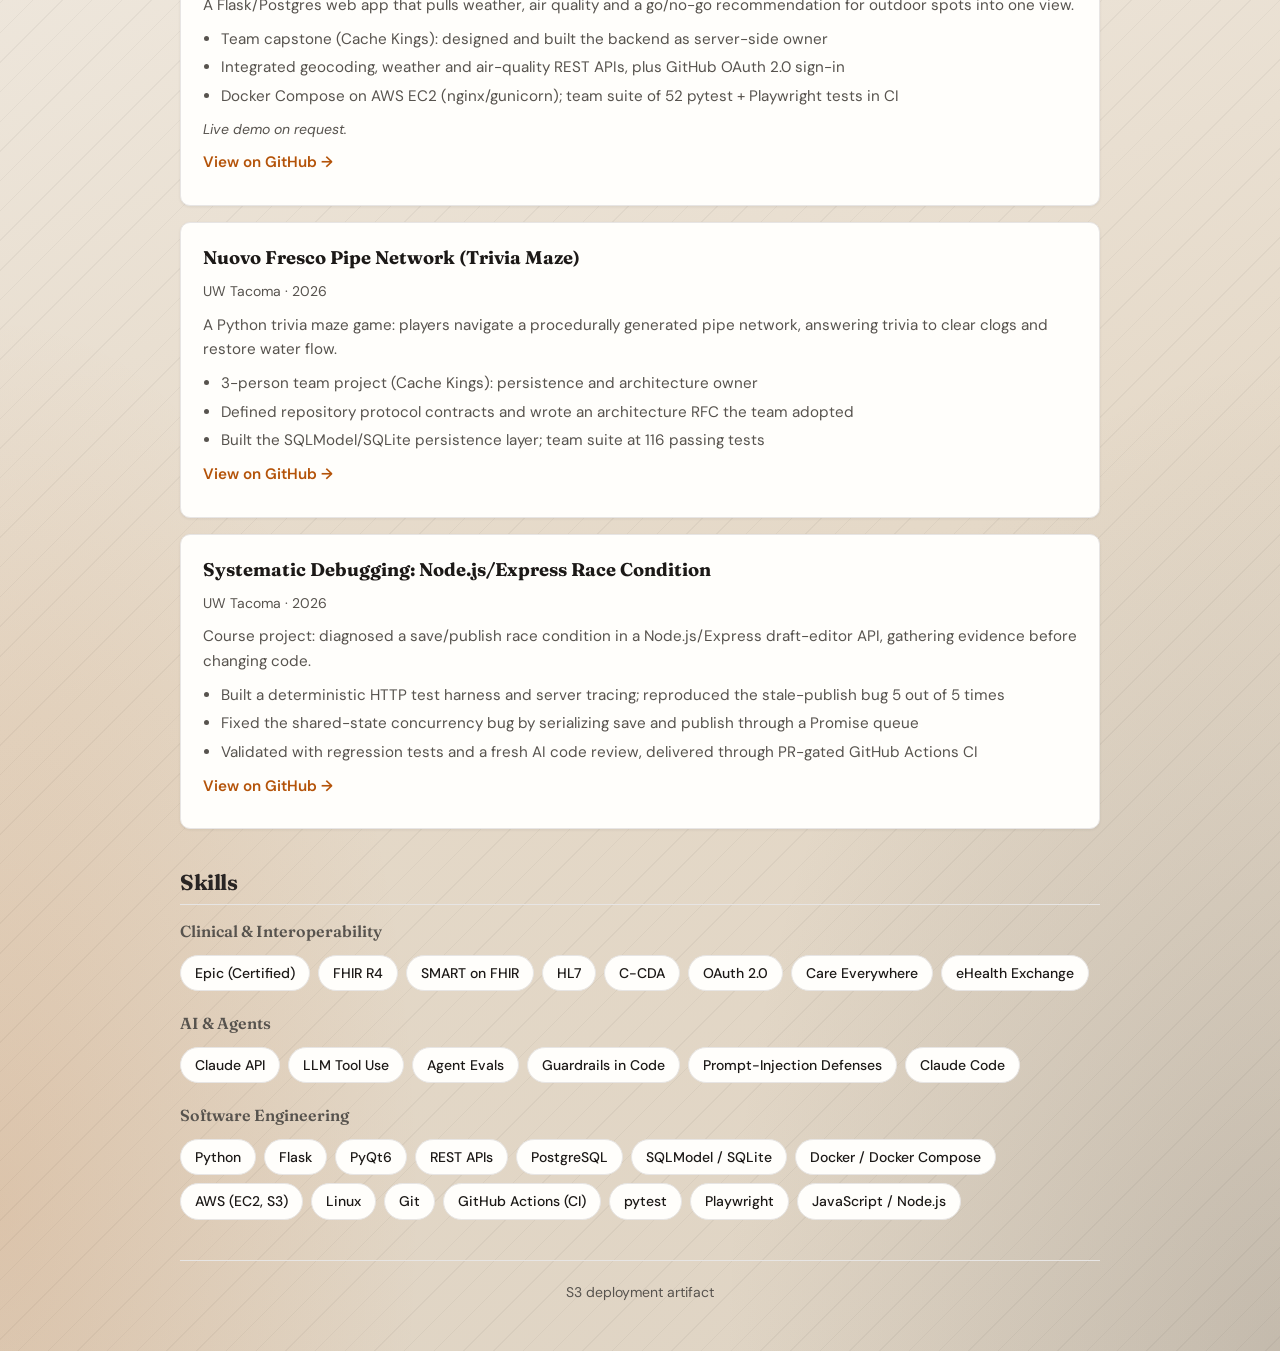
==== commit d9accbd0: "Reposition as experienced engineer: 15+ years, unified title, favicon, consistent dates" ====
--- a/index.html
+++ b/index.html
@@ -3,16 +3,17 @@
 <head>
     <meta charset="UTF-8">
     <meta name="viewport" content="width=device-width, initial-scale=1.0">
-    <meta name="description" content="Software Engineer | Backend & Integrations | Python · REST APIs · Docker · AWS | Production systems in regulated environments | GCSDE">
-    <title>Ryan Belmonte — Software Engineer</title>
+    <meta name="description" content="15+ years in healthcare IT: Epic deployments, FHIR/HL7 integrations and generative AI adoption, now building software and AI agents in Python.">
+    <title>Ryan Belmonte — Clinical Integration &amp; Software Engineer</title>
     <!-- Social preview (Open Graph): what LinkedIn, Slack, Teams and iMessage show when this link is pasted -->
     <meta property="og:type" content="website">
-    <meta property="og:title" content="Ryan Belmonte — Software Engineer">
-    <meta property="og:description" content="Clinical technology deployment &amp; integration · Epic · FHIR/HL7 · AI agents on the Claude API">
+    <meta property="og:title" content="Ryan Belmonte — Clinical Integration &amp; Software Engineer">
+    <meta property="og:description" content="15+ years in healthcare IT: Epic deployments, FHIR/HL7 integrations and generative AI adoption, now building software and AI agents in Python.">
     <meta property="og:url" content="https://ryan.belmonte.us.com/">
     <meta property="og:image" content="https://ryan.belmonte.us.com/images/MyProfilePic.jpg">
     <meta property="og:image:alt" content="Ryan Belmonte">
     <meta name="twitter:card" content="summary">
+    <link rel="icon" href="images/favicon.svg" type="image/svg+xml">
     <link rel="preconnect" href="https://fonts.googleapis.com">
     <link rel="preconnect" href="https://fonts.gstatic.com" crossorigin>
     <link href="https://fonts.googleapis.com/css2?family=DM+Sans:ital,wght@0,400;0,500;0,600;0,700;1,400&family=Fraunces:ital,wght@0,600;0,700;1,600&display=swap" rel="stylesheet">
@@ -25,7 +26,7 @@
             <div class="intro-text">
                 <h1>Ryan Belmonte</h1>
                 <p class="subtitle">Clinical Technology Deployment &amp; Integration · Epic · FHIR/HL7 · Generative&nbsp;AI&nbsp;Adoption</p>
-                <p>I help health systems put new clinical technology into daily use and make it hold up in real workflows: 30+ on-site Epic clinic rollouts at UW Medicine, FHIR-based integrations at Valley Medical Center, and most recently an organization-wide generative AI rollout. In 2026 I completed a Graduate Certificate in Software Development Engineering at UW Tacoma.</p>
+                <p>For 15+ years I've helped health systems put new clinical technology into daily use and make it hold up in real workflows: 30+ on-site Epic clinic rollouts at UW Medicine, FHIR-based integrations at Valley Medical Center, and most recently an organization-wide generative AI rollout. In 2026 I completed a Graduate Certificate in Software Development Engineering at UW Tacoma.</p>
                 <p>Currently building AI agents in Python on the Claude API, with safety rules enforced in code and results measured with evals.</p>
                 <nav>
                     <a href="https://github.com/ryanpbelmonte">GitHub</a>
@@ -62,7 +63,8 @@
             <h2 id="projects-heading">Technical Projects</h2>
 
             <article class="project-card">
-                <h3>Dawg Pack Planner (AI Agent) | 2026</h3>
+                <h3>Dawg Pack Planner (AI Agent)</h3>
+                <p class="project-meta">Personal project · 2026</p>
                 <p>An AI agent that plans safe outings for my two dogs and emails a plan every Monday. Python on the Claude API, no agent framework.</p>
                 <ul>
                     <li>Safety limits for heat, distance, rain and travel radius enforced in code, not the prompt; web search quarantined and validated against prompt injection</li>
@@ -73,7 +75,8 @@
             </article>
 
             <article class="project-card">
-                <h3>Trail Conditions Checker (Web Application) | 2026</h3>
+                <h3>Trail Conditions Checker (Web Application)</h3>
+                <p class="project-meta">UW Tacoma · 2026</p>
                 <p>A Flask/Postgres web app that pulls weather, air quality and a go/no-go recommendation for outdoor spots into one view.</p>
                 <ul>
                     <li>Team capstone (Cache Kings): designed and built the backend as server-side owner</li>
@@ -85,7 +88,8 @@
             </article>
 
             <article class="project-card">
-                <h3>Nuovo Fresco Pipe Network (Trivia Maze) | 2026</h3>
+                <h3>Nuovo Fresco Pipe Network (Trivia Maze)</h3>
+                <p class="project-meta">UW Tacoma · 2026</p>
                 <p>A Python trivia maze game: players navigate a procedurally generated pipe network, answering trivia to clear clogs and restore water flow.</p>
                 <ul>
                     <li>3-person team project (Cache Kings): persistence and architecture owner</li>
@@ -96,8 +100,9 @@
             </article>
 
             <article class="project-card">
-                <h3>Systematic Debugging: Node.js/Express Race Condition | 2026</h3>
-                <p>Individual assignment: diagnosed a save/publish race condition in a Node.js/Express draft-editor API, gathering evidence before changing code.</p>
+                <h3>Systematic Debugging: Node.js/Express Race Condition</h3>
+                <p class="project-meta">UW Tacoma · 2026</p>
+                <p>Course project: diagnosed a save/publish race condition in a Node.js/Express draft-editor API, gathering evidence before changing code.</p>
                 <ul>
                     <li>Built a deterministic HTTP test harness and server tracing; reproduced the stale-publish bug 5 out of 5 times</li>
                     <li>Fixed the shared-state concurrency bug by serializing save and publish through a Promise queue</li>
@@ -137,7 +142,7 @@
             </div>
 
             <div class="skill-group">
-                <h3>Technical (UW GCSDE)</h3>
+                <h3>Software Engineering</h3>
                 <ul class="skill-list">
                     <li>Python</li>
                     <li>Flask</li>
@@ -159,7 +164,7 @@
     </main>
 
     <footer>
-        <p><a class="footer-artifact" href="archive/506-landing-page/">S3 deployment artifact — TCSS 506</a></p>
+        <p><a class="footer-artifact" href="archive/506-landing-page/">S3 deployment artifact</a></p>
     </footer>
 </body>
 </html>
